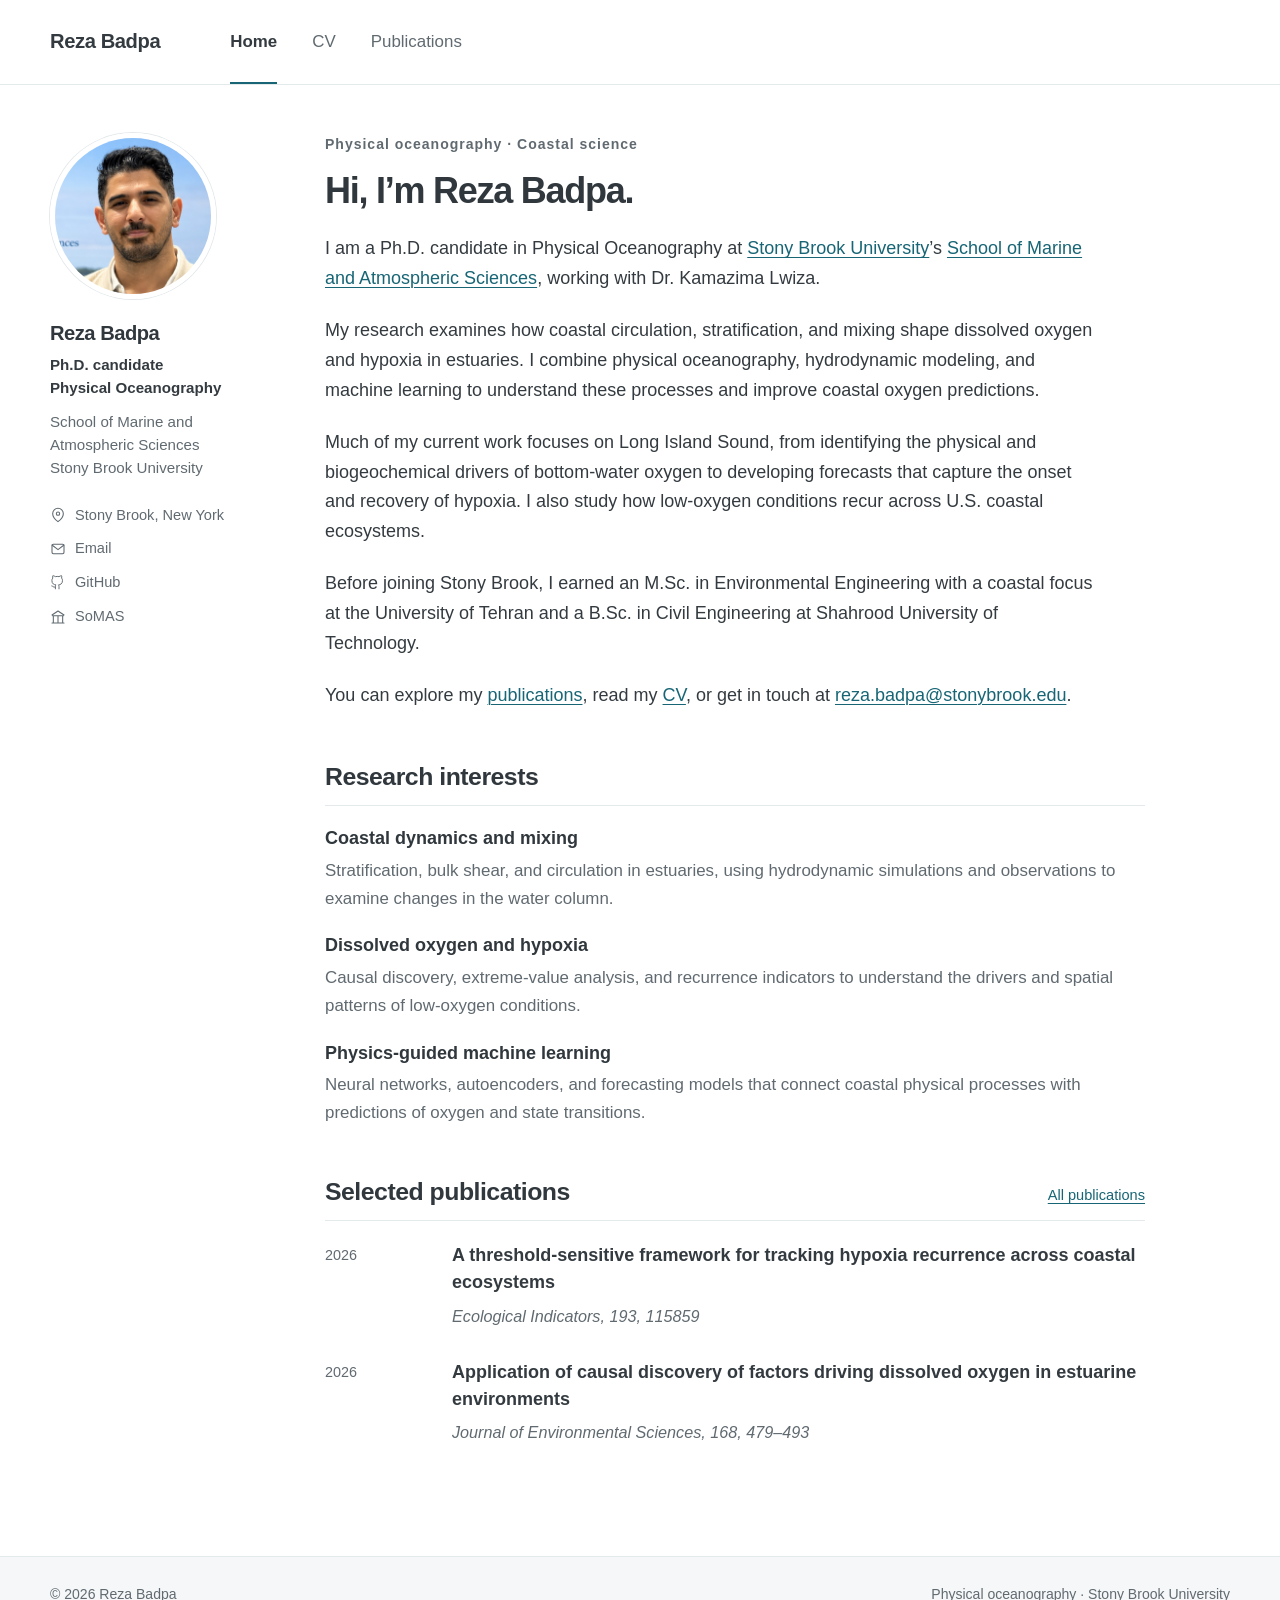
==== index.html @ 96f25a55 "Publish academic website with phone-free CV" ====
<!doctype html>
<html lang="en"><head><meta charset="utf-8"><meta name="viewport" content="width=device-width,initial-scale=1">
<title>Home | Reza Badpa</title><meta name="description" content="Reza Badpa is a Ph.D. candidate in Physical Oceanography at Stony Brook University, studying coastal dynamics, dissolved oxygen, hypoxia, and physics-guided machine learning."><meta name="theme-color" content="#176575">
<link rel="icon" href="./assets/favicon.svg" type="image/svg+xml"><link rel="stylesheet" href="./assets/style.css">
<meta property="og:type" content="website"><meta property="og:title" content="Home | Reza Badpa"><meta property="og:description" content="Reza Badpa is a Ph.D. candidate in Physical Oceanography at Stony Brook University, studying coastal dynamics, dissolved oxygen, hypoxia, and physics-guided machine learning."><meta property="og:url" content="https://rezart1427.github.io/">
<script type="application/ld+json">{"@context": "https://schema.org", "@type": "Person", "name": "Reza Badpa", "jobTitle": "Ph.D. candidate in Physical Oceanography", "affiliation": {"@type": "CollegeOrUniversity", "name": "Stony Brook University"}, "email": "mailto:reza.badpa@stonybrook.edu", "sameAs": ["https://github.com/rezart1427"]}</script><script defer src="./assets/site.js"></script></head>
<body><a class="skip-link" href="#main">Skip to content</a>
<header class="masthead"><div class="header-inner"><a class="site-name" href="./">Reza Badpa</a><nav aria-label="Main navigation"><a href="./" aria-current="page">Home</a><a href="./cv/">CV</a><a href="./publications/">Publications</a></nav></div></header>
<div class="layout"><aside class="profile" aria-label="About Reza Badpa">
<a class="profile-mark" href="./" aria-label="Reza Badpa home"><img src="./assets/reza-badpa-profile.png" alt="Reza Badpa" width="1536" height="1024" decoding="async"></a>
<div class="profile-copy"><h2>Reza Badpa</h2><p class="role">Ph.D. candidate<br> Physical Oceanography</p><p class="affiliation">School of Marine and<br> Atmospheric Sciences<br> Stony Brook University</p>
<ul class="profile-links"><li><svg viewBox="0 0 24 24" aria-hidden="true" fill="none" stroke="currentColor" stroke-width="1.6" stroke-linecap="round" stroke-linejoin="round"><path d="M20 10c0 6-8 12-8 12S4 16 4 10a8 8 0 1 1 16 0Z"/><circle cx="12" cy="10" r="2.5"/></svg><span>Stony Brook, New York</span></li><li><a href="mailto:reza.badpa@stonybrook.edu"><svg viewBox="0 0 24 24" aria-hidden="true" fill="none" stroke="currentColor" stroke-width="1.6" stroke-linecap="round" stroke-linejoin="round"><rect x="3" y="5" width="18" height="14" rx="2"/><path d="m3 6 9 7 9-7"/></svg>Email</a></li><li><a href="https://github.com/rezart1427"><svg viewBox="0 0 24 24" aria-hidden="true" fill="none" stroke="currentColor" stroke-width="1.6" stroke-linecap="round" stroke-linejoin="round"><path d="M9 19c-4 1-4-2-6-2m12 5v-4a3.4 3.4 0 0 0-1-2.6c3.3-.4 6.8-1.6 6.8-7.2A5.6 5.6 0 0 0 19.3 4a5.1 5.1 0 0 0-.1-4S18 0 15 1.6a14 14 0 0 0-6 0C6 0 4.8 0 4.8 0a5.1 5.1 0 0 0-.1 4 5.6 5.6 0 0 0-1.5 4.2c0 5.6 3.5 6.8 6.8 7.2A3.4 3.4 0 0 0 9 18v4" transform="translate(0 1) scale(.9)"/></svg>GitHub</a></li><li><a href="https://www.stonybrook.edu/somas/"><svg viewBox="0 0 24 24" aria-hidden="true" fill="none" stroke="currentColor" stroke-width="1.6" stroke-linecap="round" stroke-linejoin="round"><path d="m3 9 9-6 9 6M4 10h16M5 10v10m7-10v10m7-10v10M3 21h18"/></svg>SoMAS</a></li></ul></div>
</aside><main id="main" tabindex="-1">
<div class="intro">
  <p class="eyebrow">Physical oceanography · Coastal science</p>
  <h1>Hi, I’m Reza Badpa.</h1>
  <p>I am a Ph.D. candidate in Physical Oceanography at <a href="https://www.stonybrook.edu/">Stony Brook University</a>’s <a href="https://www.stonybrook.edu/somas/">School of Marine and Atmospheric Sciences</a>, working with Dr. Kamazima Lwiza.</p>
  <p>My research examines how coastal circulation, stratification, and mixing shape dissolved oxygen and hypoxia in estuaries. I combine physical oceanography, hydrodynamic modeling, and machine learning to understand these processes and improve coastal oxygen predictions.</p>
  <p>Much of my current work focuses on Long Island Sound, from identifying the physical and biogeochemical drivers of bottom-water oxygen to developing forecasts that capture the onset and recovery of hypoxia. I also study how low-oxygen conditions recur across U.S. coastal ecosystems.</p>
  <p>Before joining Stony Brook, I earned an M.Sc. in Environmental Engineering with a coastal focus at the University of Tehran and a B.Sc. in Civil Engineering at Shahrood University of Technology.</p>
  <p>You can explore my <a href="publications/">publications</a>, read my <a href="cv/">CV</a>, or get in touch at <a href="mailto:reza.badpa@stonybrook.edu">reza.badpa@stonybrook.edu</a>.</p>
</div>
<section aria-labelledby="research-heading">
  <h2 id="research-heading">Research interests</h2>
  <div class="research-item"><h3>Coastal dynamics and mixing</h3><p>Stratification, bulk shear, and circulation in estuaries, using hydrodynamic simulations and observations to examine changes in the water column.</p></div>
  <div class="research-item"><h3>Dissolved oxygen and hypoxia</h3><p>Causal discovery, extreme-value analysis, and recurrence indicators to understand the drivers and spatial patterns of low-oxygen conditions.</p></div>
  <div class="research-item"><h3>Physics-guided machine learning</h3><p>Neural networks, autoencoders, and forecasting models that connect coastal physical processes with predictions of oxygen and state transitions.</p></div>
</section>
<section aria-labelledby="selected-heading">
  <div class="section-top"><h2 id="selected-heading">Selected publications</h2><a href="publications/">All publications</a></div>
  <ul class="entries"><li class="publication"><span class="entry-date">2026</span><div><h3><a href="https://doi.org/10.1016/j.ecolind.2026.115859">A threshold-sensitive framework for tracking hypoxia recurrence across coastal ecosystems</a></h3><p class="journal">Ecological Indicators, 193, 115859</p></div></li><li class="publication"><span class="entry-date">2026</span><div><h3><a href="https://doi.org/10.1016/j.jes.2025.11.024">Application of causal discovery of factors driving dissolved oxygen in estuarine environments</a></h3><p class="journal">Journal of Environmental Sciences, 168, 479–493</p></div></li></ul>
</section>
</main></div>
<footer><div class="footer-inner"><p>© 2026 Reza Badpa</p><p>Physical oceanography · Stony Brook University</p></div></footer>
</body></html>
---- assets/style.css ----
:root{color-scheme:light;--ink:#343b40;--muted:#606a70;--accent:#176575;--line:#e4e9eb;--soft:#f5f7f8;font-family:-apple-system,BlinkMacSystemFont,"Segoe UI",Arial,sans-serif;font-size:18px}
*{box-sizing:border-box}html{scroll-behavior:smooth;scroll-padding-top:2rem}body{margin:0;background:#fff;color:var(--ink);line-height:1.65;-webkit-font-smoothing:antialiased}a{color:var(--accent);text-underline-offset:.18em;text-decoration-thickness:1px}a:hover{color:#0b4552;text-decoration-thickness:2px}a,button{-webkit-tap-highlight-color:transparent}a:focus-visible,button:focus-visible{outline:3px solid #4098ac;outline-offset:5px;border-radius:2px}p{margin:0 0 1.25rem}h1,h2,h3{line-height:1.3;color:#30383d}h1{font-size:2rem;letter-spacing:-.035em;margin:0 0 1.1rem;font-weight:730}h2{font-size:1.38rem;letter-spacing:-.02em;margin:0 0 1.2rem;font-weight:680}h3{font-size:1rem;font-weight:650;margin:0 0 .35rem}button{font:inherit}svg{display:block}.masthead{border-bottom:1px solid var(--line)}.header-inner{max-width:1250px;margin:auto;min-height:84px;padding:0 35px;display:flex;align-items:center;gap:70px}.site-name{font-size:1.12rem;font-weight:720;letter-spacing:-.02em;text-decoration:none;color:var(--ink)}.header-inner nav{display:flex;gap:35px;align-self:stretch;align-items:center}.header-inner nav a{position:relative;color:var(--muted);text-decoration:none;font-size:.94rem;display:flex;align-items:center;height:100%}.header-inner nav a:hover{color:var(--accent)}.header-inner nav a[aria-current]{color:var(--ink);font-weight:600}.header-inner nav a[aria-current]:after{content:"";position:absolute;bottom:0;left:0;right:0;height:2px;background:var(--accent)}.layout{max-width:1250px;margin:0 auto;padding:48px 35px 80px;display:grid;grid-template-columns:210px minmax(0,1fr);gap:65px;min-height:calc(100vh - 194px)}.profile{align-self:start;position:sticky;top:35px;font-size:.84rem;line-height:1.5}.profile-mark{display:block;width:166px;height:166px;border-radius:50%;overflow:hidden;margin:0 0 21px;border:5px solid #fff;box-shadow:0 0 0 1px var(--line)}.profile-mark img{display:block;width:100%;height:100%;object-fit:cover;object-position:100% 0;transform:scale(1.6);transform-origin:50% 0}.profile h2{font-size:1.12rem;letter-spacing:-.025em;margin:0 0 8px}.profile .role{font-weight:600;margin:0 0 .65rem}.affiliation{color:var(--muted);margin:0 0 1.4rem}.profile-links{list-style:none;padding:0;margin:0;display:grid;gap:12px;font-size:.81rem}.profile-links li,.profile-links a{display:flex;align-items:center;gap:9px}.profile-links a{color:var(--muted);text-decoration:none}.profile-links a:hover{color:var(--accent);text-decoration:underline}.profile-links li{color:var(--muted)}.profile-links svg{width:16px;height:16px;flex:0 0 16px}main{max-width:820px;min-width:0;outline:none}.eyebrow{font-size:.78rem;letter-spacing:.07em;color:var(--muted);margin:0 0 .65rem;font-weight:550}.intro p:not(.eyebrow){max-width:770px}.intro{margin-bottom:2.8rem}section{margin-top:2.7rem}section h2{padding-bottom:.65rem;border-bottom:1px solid var(--line)}.research-item{margin:0 0 1.2rem}.research-item p{font-size:.94rem;margin:0;color:var(--muted)}.section-top{display:flex;gap:1rem;justify-content:space-between;align-items:baseline;border-bottom:1px solid var(--line);margin-bottom:1.2rem}.section-top h2{margin:0;border:0}.section-top>a{font-size:.81rem;white-space:nowrap}.entries{list-style:none;padding:0;margin:0}.publication,.record{display:grid;grid-template-columns:108px minmax(0,1fr);gap:19px;margin-bottom:1.65rem}.entry-date{color:var(--muted);font-size:.8rem;padding-top:3px;line-height:1.5}.publication h3,.record h3{line-height:1.5}.publication h3 a{color:var(--ink);text-decoration:none}.publication h3 a:hover{color:var(--accent);text-decoration:underline}.publication p,.record p{font-size:.9rem;margin:.35rem 0 0;line-height:1.65}.authors{color:var(--muted)}.authors strong{font-weight:600;color:var(--ink)}.journal{font-style:italic;color:var(--muted)}.doi{display:inline-block;font-size:.78rem;margin-top:.4rem;overflow-wrap:anywhere}.page-lead{color:var(--muted);max-width:700px}.page-actions{display:flex;align-items:center;gap:25px;margin:1.6rem 0 2.6rem;flex-wrap:wrap}.button{background:var(--accent);color:#fff;padding:9px 16px;border-radius:4px;text-decoration:none;font-size:.83rem;font-weight:600}.button:hover{background:#0b4552;color:#fff}.button span{font-weight:400}.text-button{color:var(--accent);border:0;background:transparent;cursor:pointer;text-decoration:underline;text-underline-offset:.2em;font-size:.83rem;padding:9px 0}.detail{color:var(--muted)}.subheading{margin:1.5rem 0 .65rem}.plain-list{padding-left:1.2rem;font-size:.92rem}.plain-list li{margin-bottom:.6rem}.skills{display:grid;grid-template-columns:165px minmax(0,1fr);gap:.9rem 20px;font-size:.9rem}.skills dt{font-weight:600}.skills dd{margin:0;color:var(--muted)}.jump-links{display:flex;gap:23px;flex-wrap:wrap;font-size:.84rem;margin:1.7rem 0 2.6rem}footer{background:var(--soft);border-top:1px solid var(--line);color:var(--muted);font-size:.78rem}.footer-inner{max-width:1250px;margin:auto;padding:26px 35px;display:flex;justify-content:space-between;gap:1rem}.footer-inner p{margin:0}.skip-link{position:absolute;left:16px;top:-80px;z-index:10;padding:10px 20px;background:#fff}.skip-link:focus{top:10px}
@media(min-width:1450px){.layout{padding-top:58px}.header-inner{min-height:90px}}
@media(max-width:950px){.layout{grid-template-columns:185px minmax(0,1fr);gap:35px;padding-left:25px;padding-right:25px}.header-inner{padding-left:25px;padding-right:25px;gap:45px}.profile-mark{width:145px;height:145px}.publication,.record{grid-template-columns:83px minmax(0,1fr);gap:15px}.skills{grid-template-columns:135px minmax(0,1fr)}}
@media(max-width:680px){:root{font-size:17px}.header-inner{min-height:70px;padding:0 21px;justify-content:space-between;gap:15px}.header-inner nav{gap:18px}.header-inner nav a{font-size:.84rem}.site-name{font-size:1.05rem}.layout{display:block;padding:30px 22px 55px}.profile{position:static;display:flex;gap:20px;margin-bottom:34px;padding-bottom:27px;border-bottom:1px solid var(--line)}.profile-mark{width:90px;height:90px;flex:0 0 90px;margin:2px 0 0;border-width:3px}.profile h2{margin-bottom:4px}.profile .role{font-size:.81rem;margin-bottom:7px}.profile .role br{display:none}.profile .role br:after{content:" "}.profile .role br:before{content:" · "}.affiliation{font-size:.79rem;margin-bottom:10px}.affiliation br{display:none}.affiliation br:after{content:" "}.profile-links{display:flex;flex-wrap:wrap;gap:9px 17px;font-size:.78rem}.profile-links li:first-child{display:none}.profile-links svg{width:14px;height:14px;flex-basis:14px}h1{font-size:1.85rem}h2{font-size:1.3rem}.eyebrow{font-size:.76rem;letter-spacing:.045em}.intro{margin-bottom:2.3rem}section{margin-top:2.3rem}.publication,.record{display:block;margin-bottom:1.6rem}.entry-date{display:block;margin-bottom:.3rem;font-size:.8rem}.publication h3,.record h3{font-size:1rem}.section-top{align-items:baseline}.section-top>a{font-size:.78rem}.skills{display:block}.skills dt{margin:1rem 0 .2rem}.footer-inner{display:block;padding:23px 22px}.footer-inner p+p{margin-top:5px}.page-actions{gap:18px;margin-bottom:2rem}}
@media(prefers-reduced-motion:reduce){html{scroll-behavior:auto}}
@media print{body{font-size:10.5pt;color:#000}.masthead,.profile,footer,.page-actions,.jump-links,.skip-link{display:none}.layout{display:block;padding:0;min-height:0}main{max-width:none}a{color:inherit;text-decoration:none}h1{font-size:23pt}h2{font-size:15pt}h3{font-size:11pt}section{margin-top:1.3rem}.record,.publication{break-inside:avoid;margin-bottom:1rem}h2,h3{break-after:avoid}.eyebrow{font-size:9pt}.entry-date{font-size:9pt}.publication p,.record p,.plain-list,.skills{font-size:10pt}.doi{font-size:9pt}@page{margin:18mm}
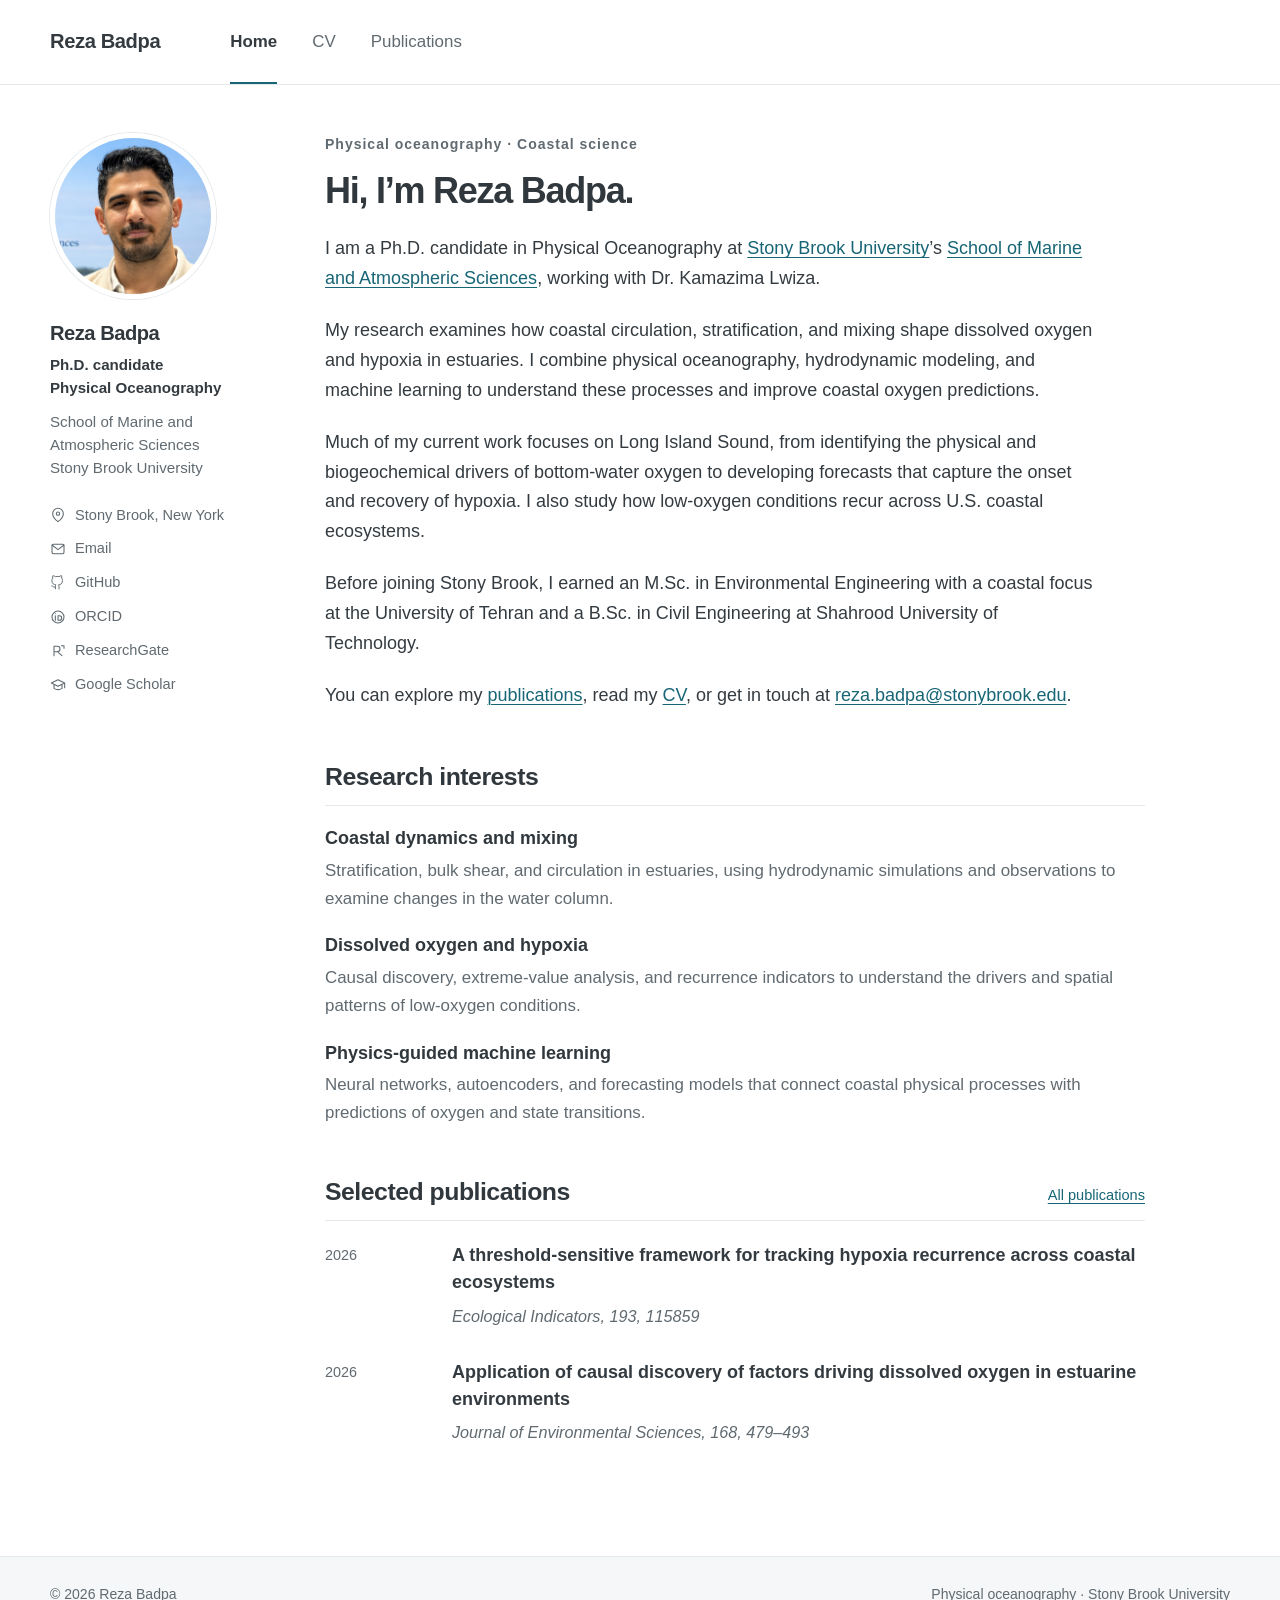
==== commit 029d83f3: "Add academic profile links to sidebar" ====
--- a/index.html
+++ b/index.html
@@ -3,13 +3,13 @@
 <title>Home | Reza Badpa</title><meta name="description" content="Reza Badpa is a Ph.D. candidate in Physical Oceanography at Stony Brook University, studying coastal dynamics, dissolved oxygen, hypoxia, and physics-guided machine learning."><meta name="theme-color" content="#176575">
 <link rel="icon" href="./assets/favicon.svg" type="image/svg+xml"><link rel="stylesheet" href="./assets/style.css">
 <meta property="og:type" content="website"><meta property="og:title" content="Home | Reza Badpa"><meta property="og:description" content="Reza Badpa is a Ph.D. candidate in Physical Oceanography at Stony Brook University, studying coastal dynamics, dissolved oxygen, hypoxia, and physics-guided machine learning."><meta property="og:url" content="https://rezart1427.github.io/">
-<script type="application/ld+json">{"@context": "https://schema.org", "@type": "Person", "name": "Reza Badpa", "jobTitle": "Ph.D. candidate in Physical Oceanography", "affiliation": {"@type": "CollegeOrUniversity", "name": "Stony Brook University"}, "email": "mailto:reza.badpa@stonybrook.edu", "sameAs": ["https://github.com/rezart1427"]}</script><script defer src="./assets/site.js"></script></head>
+<script type="application/ld+json">{"@context": "https://schema.org", "@type": "Person", "name": "Reza Badpa", "jobTitle": "Ph.D. candidate in Physical Oceanography", "affiliation": {"@type": "CollegeOrUniversity", "name": "Stony Brook University"}, "email": "mailto:reza.badpa@stonybrook.edu", "sameAs": ["https://github.com/rezart1427", "https://orcid.org/0000-0003-4790-7120", "https://www.researchgate.net/profile/Reza-Badpa", "https://scholar.google.com/citations?user=OhGCAvgAAAAJ&hl=en"]}</script><script defer src="./assets/site.js"></script></head>
 <body><a class="skip-link" href="#main">Skip to content</a>
 <header class="masthead"><div class="header-inner"><a class="site-name" href="./">Reza Badpa</a><nav aria-label="Main navigation"><a href="./" aria-current="page">Home</a><a href="./cv/">CV</a><a href="./publications/">Publications</a></nav></div></header>
 <div class="layout"><aside class="profile" aria-label="About Reza Badpa">
 <a class="profile-mark" href="./" aria-label="Reza Badpa home"><img src="./assets/reza-badpa-profile.png" alt="Reza Badpa" width="1536" height="1024" decoding="async"></a>
 <div class="profile-copy"><h2>Reza Badpa</h2><p class="role">Ph.D. candidate<br> Physical Oceanography</p><p class="affiliation">School of Marine and<br> Atmospheric Sciences<br> Stony Brook University</p>
-<ul class="profile-links"><li><svg viewBox="0 0 24 24" aria-hidden="true" fill="none" stroke="currentColor" stroke-width="1.6" stroke-linecap="round" stroke-linejoin="round"><path d="M20 10c0 6-8 12-8 12S4 16 4 10a8 8 0 1 1 16 0Z"/><circle cx="12" cy="10" r="2.5"/></svg><span>Stony Brook, New York</span></li><li><a href="mailto:reza.badpa@stonybrook.edu"><svg viewBox="0 0 24 24" aria-hidden="true" fill="none" stroke="currentColor" stroke-width="1.6" stroke-linecap="round" stroke-linejoin="round"><rect x="3" y="5" width="18" height="14" rx="2"/><path d="m3 6 9 7 9-7"/></svg>Email</a></li><li><a href="https://github.com/rezart1427"><svg viewBox="0 0 24 24" aria-hidden="true" fill="none" stroke="currentColor" stroke-width="1.6" stroke-linecap="round" stroke-linejoin="round"><path d="M9 19c-4 1-4-2-6-2m12 5v-4a3.4 3.4 0 0 0-1-2.6c3.3-.4 6.8-1.6 6.8-7.2A5.6 5.6 0 0 0 19.3 4a5.1 5.1 0 0 0-.1-4S18 0 15 1.6a14 14 0 0 0-6 0C6 0 4.8 0 4.8 0a5.1 5.1 0 0 0-.1 4 5.6 5.6 0 0 0-1.5 4.2c0 5.6 3.5 6.8 6.8 7.2A3.4 3.4 0 0 0 9 18v4" transform="translate(0 1) scale(.9)"/></svg>GitHub</a></li><li><a href="https://www.stonybrook.edu/somas/"><svg viewBox="0 0 24 24" aria-hidden="true" fill="none" stroke="currentColor" stroke-width="1.6" stroke-linecap="round" stroke-linejoin="round"><path d="m3 9 9-6 9 6M4 10h16M5 10v10m7-10v10m7-10v10M3 21h18"/></svg>SoMAS</a></li></ul></div>
+<ul class="profile-links"><li><svg viewBox="0 0 24 24" aria-hidden="true" fill="none" stroke="currentColor" stroke-width="1.6" stroke-linecap="round" stroke-linejoin="round"><path d="M20 10c0 6-8 12-8 12S4 16 4 10a8 8 0 1 1 16 0Z"/><circle cx="12" cy="10" r="2.5"/></svg><span>Stony Brook, New York</span></li><li><a href="mailto:reza.badpa@stonybrook.edu"><svg viewBox="0 0 24 24" aria-hidden="true" fill="none" stroke="currentColor" stroke-width="1.6" stroke-linecap="round" stroke-linejoin="round"><rect x="3" y="5" width="18" height="14" rx="2"/><path d="m3 6 9 7 9-7"/></svg>Email</a></li><li><a href="https://github.com/rezart1427"><svg viewBox="0 0 24 24" aria-hidden="true" fill="none" stroke="currentColor" stroke-width="1.6" stroke-linecap="round" stroke-linejoin="round"><path d="M9 19c-4 1-4-2-6-2m12 5v-4a3.4 3.4 0 0 0-1-2.6c3.3-.4 6.8-1.6 6.8-7.2A5.6 5.6 0 0 0 19.3 4a5.1 5.1 0 0 0-.1-4S18 0 15 1.6a14 14 0 0 0-6 0C6 0 4.8 0 4.8 0a5.1 5.1 0 0 0-.1 4 5.6 5.6 0 0 0-1.5 4.2c0 5.6 3.5 6.8 6.8 7.2A3.4 3.4 0 0 0 9 18v4" transform="translate(0 1) scale(.9)"/></svg>GitHub</a></li><li><a href="https://orcid.org/0000-0003-4790-7120"><svg viewBox="0 0 24 24" aria-hidden="true" fill="none" stroke="currentColor" stroke-width="1.6" stroke-linecap="round" stroke-linejoin="round"><circle cx="12" cy="12" r="9"/><path d="M8 10v7m0-10h.01M12 10h2a3.5 3.5 0 0 1 0 7h-2Z"/></svg>ORCID</a></li><li><a href="https://www.researchgate.net/profile/Reza-Badpa"><svg viewBox="0 0 24 24" aria-hidden="true" fill="none" stroke="currentColor" stroke-width="1.6" stroke-linecap="round" stroke-linejoin="round"><path d="M6 19V5h5a4 4 0 0 1 0 8H6m5 0 7 6M17 4h4v4"/></svg>ResearchGate</a></li><li><a href="https://scholar.google.com/citations?user=OhGCAvgAAAAJ&amp;hl=en"><svg viewBox="0 0 24 24" aria-hidden="true" fill="none" stroke="currentColor" stroke-width="1.6" stroke-linecap="round" stroke-linejoin="round"><path d="m2 9 10-5 10 5-10 5ZM6 11v6q6 4 12 0v-6m4-2v7"/></svg>Google Scholar</a></li></ul></div>
 </aside><main id="main" tabindex="-1">
 <div class="intro">
   <p class="eyebrow">Physical oceanography · Coastal science</p>
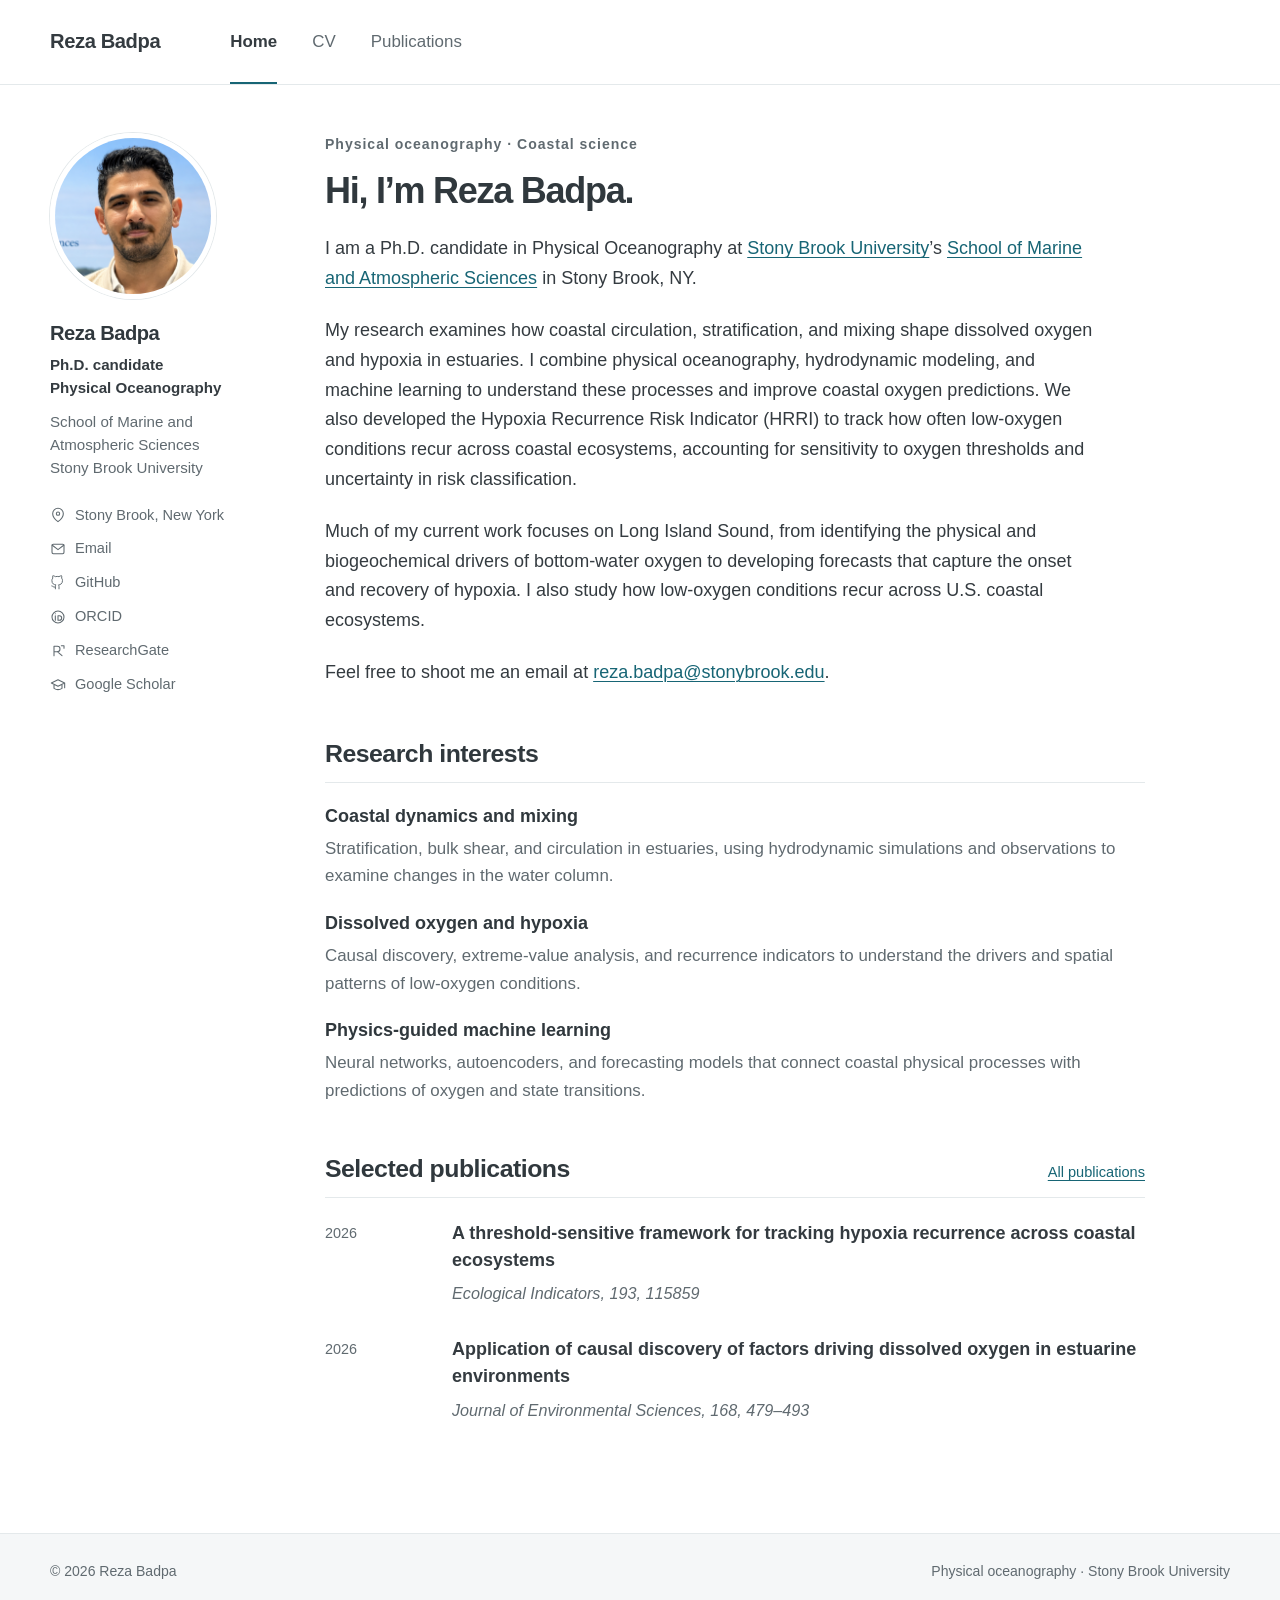
==== commit 49d0b135: "Revise homepage biography and highlight HRRI" ====
--- a/index.html
+++ b/index.html
@@ -14,11 +14,10 @@
 <div class="intro">
   <p class="eyebrow">Physical oceanography · Coastal science</p>
   <h1>Hi, I’m Reza Badpa.</h1>
-  <p>I am a Ph.D. candidate in Physical Oceanography at <a href="https://www.stonybrook.edu/">Stony Brook University</a>’s <a href="https://www.stonybrook.edu/somas/">School of Marine and Atmospheric Sciences</a>, working with Dr. Kamazima Lwiza.</p>
-  <p>My research examines how coastal circulation, stratification, and mixing shape dissolved oxygen and hypoxia in estuaries. I combine physical oceanography, hydrodynamic modeling, and machine learning to understand these processes and improve coastal oxygen predictions.</p>
+  <p>I am a Ph.D. candidate in Physical Oceanography at <a href="https://www.stonybrook.edu/">Stony Brook University</a>’s <a href="https://www.stonybrook.edu/somas/">School of Marine and Atmospheric Sciences</a> in Stony Brook, NY.</p>
+  <p>My research examines how coastal circulation, stratification, and mixing shape dissolved oxygen and hypoxia in estuaries. I combine physical oceanography, hydrodynamic modeling, and machine learning to understand these processes and improve coastal oxygen predictions. We also developed the Hypoxia Recurrence Risk Indicator (HRRI) to track how often low-oxygen conditions recur across coastal ecosystems, accounting for sensitivity to oxygen thresholds and uncertainty in risk classification.</p>
   <p>Much of my current work focuses on Long Island Sound, from identifying the physical and biogeochemical drivers of bottom-water oxygen to developing forecasts that capture the onset and recovery of hypoxia. I also study how low-oxygen conditions recur across U.S. coastal ecosystems.</p>
-  <p>Before joining Stony Brook, I earned an M.Sc. in Environmental Engineering with a coastal focus at the University of Tehran and a B.Sc. in Civil Engineering at Shahrood University of Technology.</p>
-  <p>You can explore my <a href="publications/">publications</a>, read my <a href="cv/">CV</a>, or get in touch at <a href="mailto:reza.badpa@stonybrook.edu">reza.badpa@stonybrook.edu</a>.</p>
+  <p>Feel free to shoot me an email at <a href="mailto:reza.badpa@stonybrook.edu">reza.badpa@stonybrook.edu</a>.</p>
 </div>
 <section aria-labelledby="research-heading">
   <h2 id="research-heading">Research interests</h2>
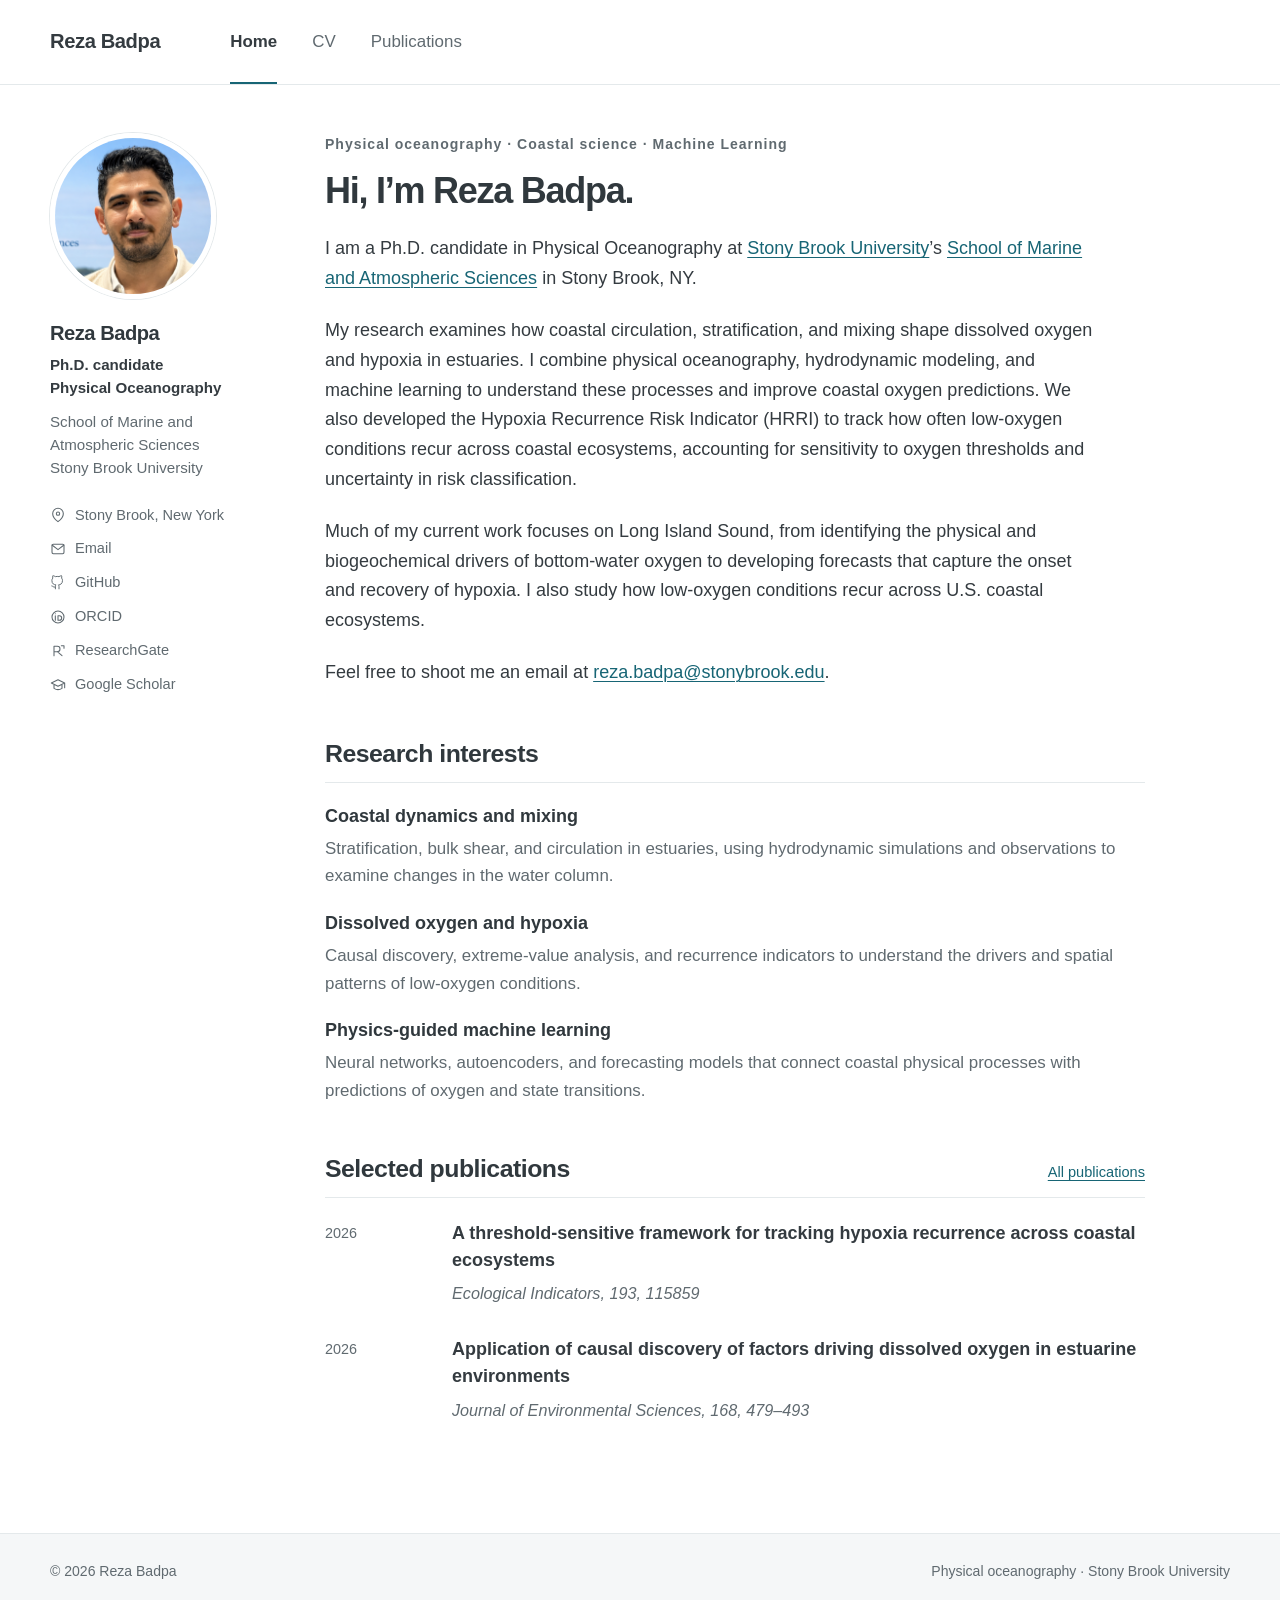
==== commit bae05077: "Add Machine Learning to homepage research heading" ====
--- a/index.html
+++ b/index.html
@@ -12,7 +12,7 @@
 <ul class="profile-links"><li><svg viewBox="0 0 24 24" aria-hidden="true" fill="none" stroke="currentColor" stroke-width="1.6" stroke-linecap="round" stroke-linejoin="round"><path d="M20 10c0 6-8 12-8 12S4 16 4 10a8 8 0 1 1 16 0Z"/><circle cx="12" cy="10" r="2.5"/></svg><span>Stony Brook, New York</span></li><li><a href="mailto:reza.badpa@stonybrook.edu"><svg viewBox="0 0 24 24" aria-hidden="true" fill="none" stroke="currentColor" stroke-width="1.6" stroke-linecap="round" stroke-linejoin="round"><rect x="3" y="5" width="18" height="14" rx="2"/><path d="m3 6 9 7 9-7"/></svg>Email</a></li><li><a href="https://github.com/rezart1427"><svg viewBox="0 0 24 24" aria-hidden="true" fill="none" stroke="currentColor" stroke-width="1.6" stroke-linecap="round" stroke-linejoin="round"><path d="M9 19c-4 1-4-2-6-2m12 5v-4a3.4 3.4 0 0 0-1-2.6c3.3-.4 6.8-1.6 6.8-7.2A5.6 5.6 0 0 0 19.3 4a5.1 5.1 0 0 0-.1-4S18 0 15 1.6a14 14 0 0 0-6 0C6 0 4.8 0 4.8 0a5.1 5.1 0 0 0-.1 4 5.6 5.6 0 0 0-1.5 4.2c0 5.6 3.5 6.8 6.8 7.2A3.4 3.4 0 0 0 9 18v4" transform="translate(0 1) scale(.9)"/></svg>GitHub</a></li><li><a href="https://orcid.org/0000-0003-4790-7120"><svg viewBox="0 0 24 24" aria-hidden="true" fill="none" stroke="currentColor" stroke-width="1.6" stroke-linecap="round" stroke-linejoin="round"><circle cx="12" cy="12" r="9"/><path d="M8 10v7m0-10h.01M12 10h2a3.5 3.5 0 0 1 0 7h-2Z"/></svg>ORCID</a></li><li><a href="https://www.researchgate.net/profile/Reza-Badpa"><svg viewBox="0 0 24 24" aria-hidden="true" fill="none" stroke="currentColor" stroke-width="1.6" stroke-linecap="round" stroke-linejoin="round"><path d="M6 19V5h5a4 4 0 0 1 0 8H6m5 0 7 6M17 4h4v4"/></svg>ResearchGate</a></li><li><a href="https://scholar.google.com/citations?user=OhGCAvgAAAAJ&amp;hl=en"><svg viewBox="0 0 24 24" aria-hidden="true" fill="none" stroke="currentColor" stroke-width="1.6" stroke-linecap="round" stroke-linejoin="round"><path d="m2 9 10-5 10 5-10 5ZM6 11v6q6 4 12 0v-6m4-2v7"/></svg>Google Scholar</a></li></ul></div>
 </aside><main id="main" tabindex="-1">
 <div class="intro">
-  <p class="eyebrow">Physical oceanography · Coastal science</p>
+  <p class="eyebrow">Physical oceanography · Coastal science · Machine Learning</p>
   <h1>Hi, I’m Reza Badpa.</h1>
   <p>I am a Ph.D. candidate in Physical Oceanography at <a href="https://www.stonybrook.edu/">Stony Brook University</a>’s <a href="https://www.stonybrook.edu/somas/">School of Marine and Atmospheric Sciences</a> in Stony Brook, NY.</p>
   <p>My research examines how coastal circulation, stratification, and mixing shape dissolved oxygen and hypoxia in estuaries. I combine physical oceanography, hydrodynamic modeling, and machine learning to understand these processes and improve coastal oxygen predictions. We also developed the Hypoxia Recurrence Risk Indicator (HRRI) to track how often low-oxygen conditions recur across coastal ecosystems, accounting for sensitivity to oxygen thresholds and uncertainty in risk classification.</p>
